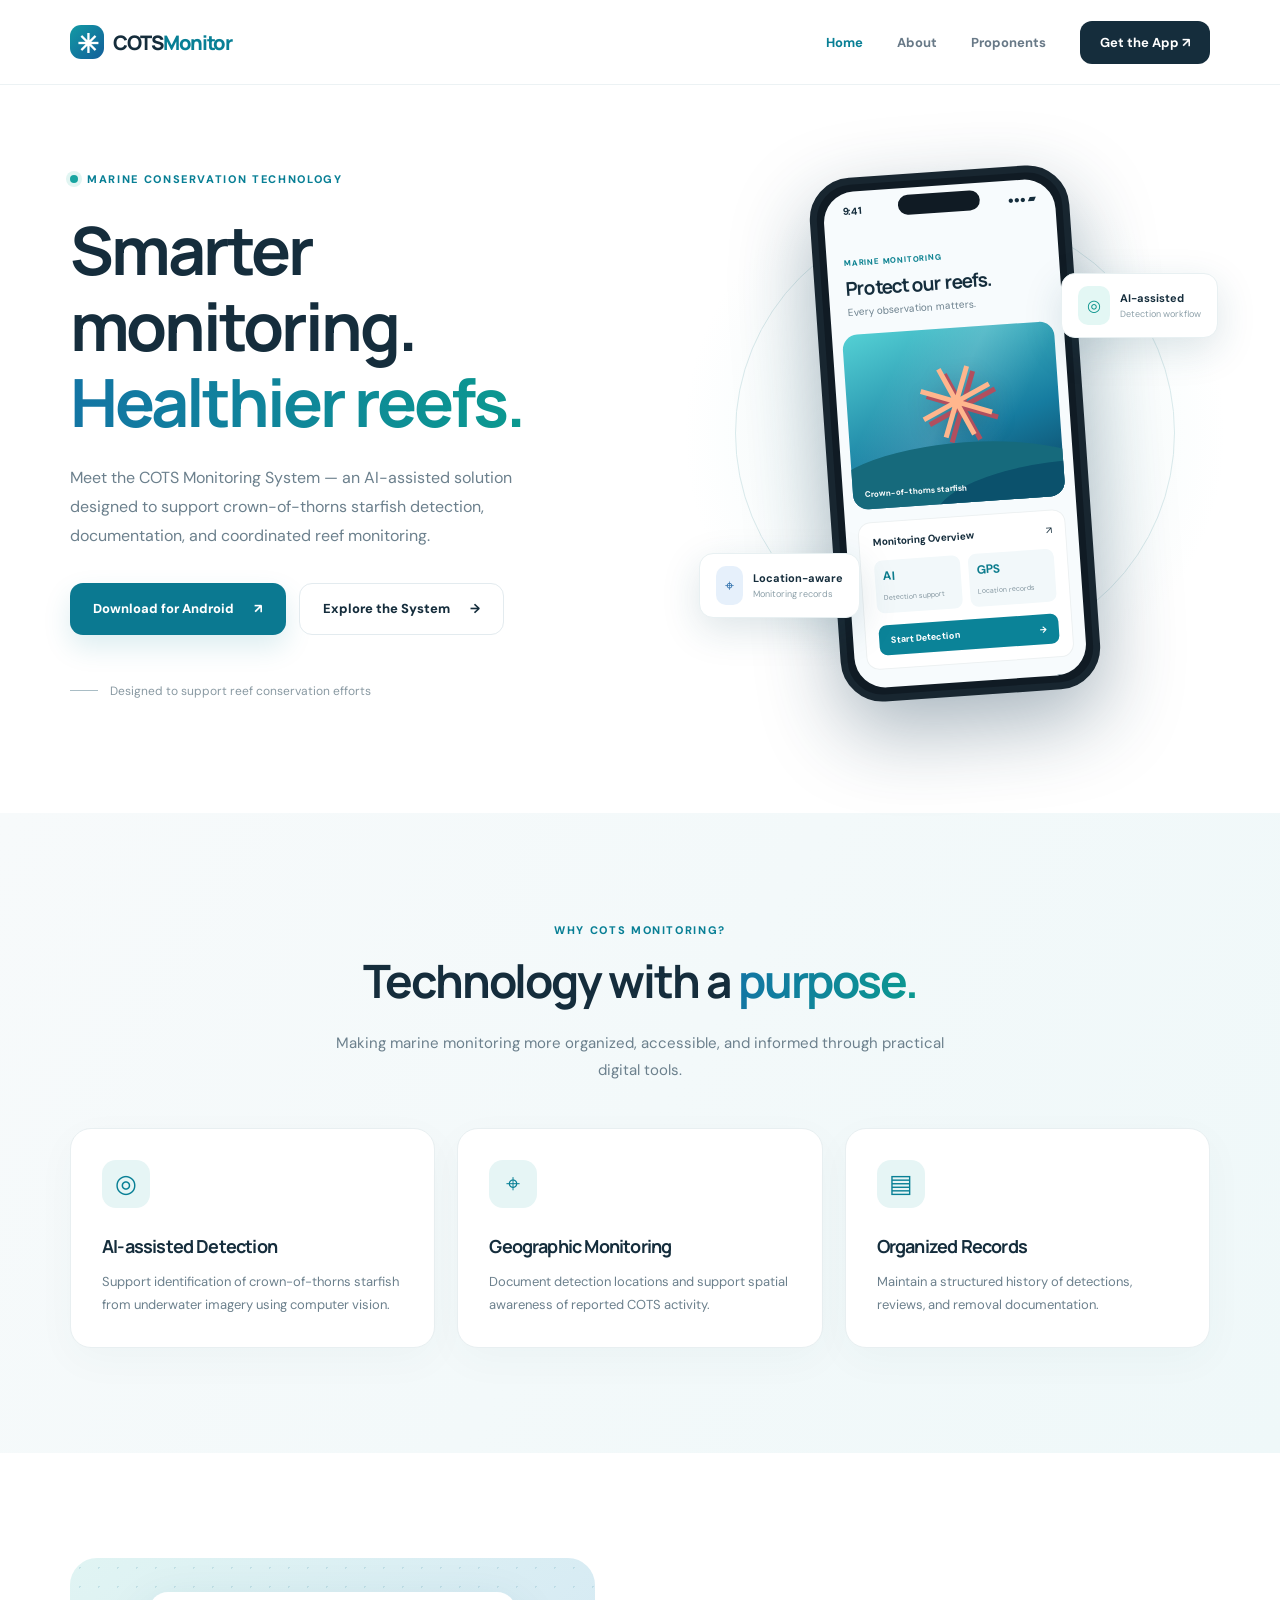
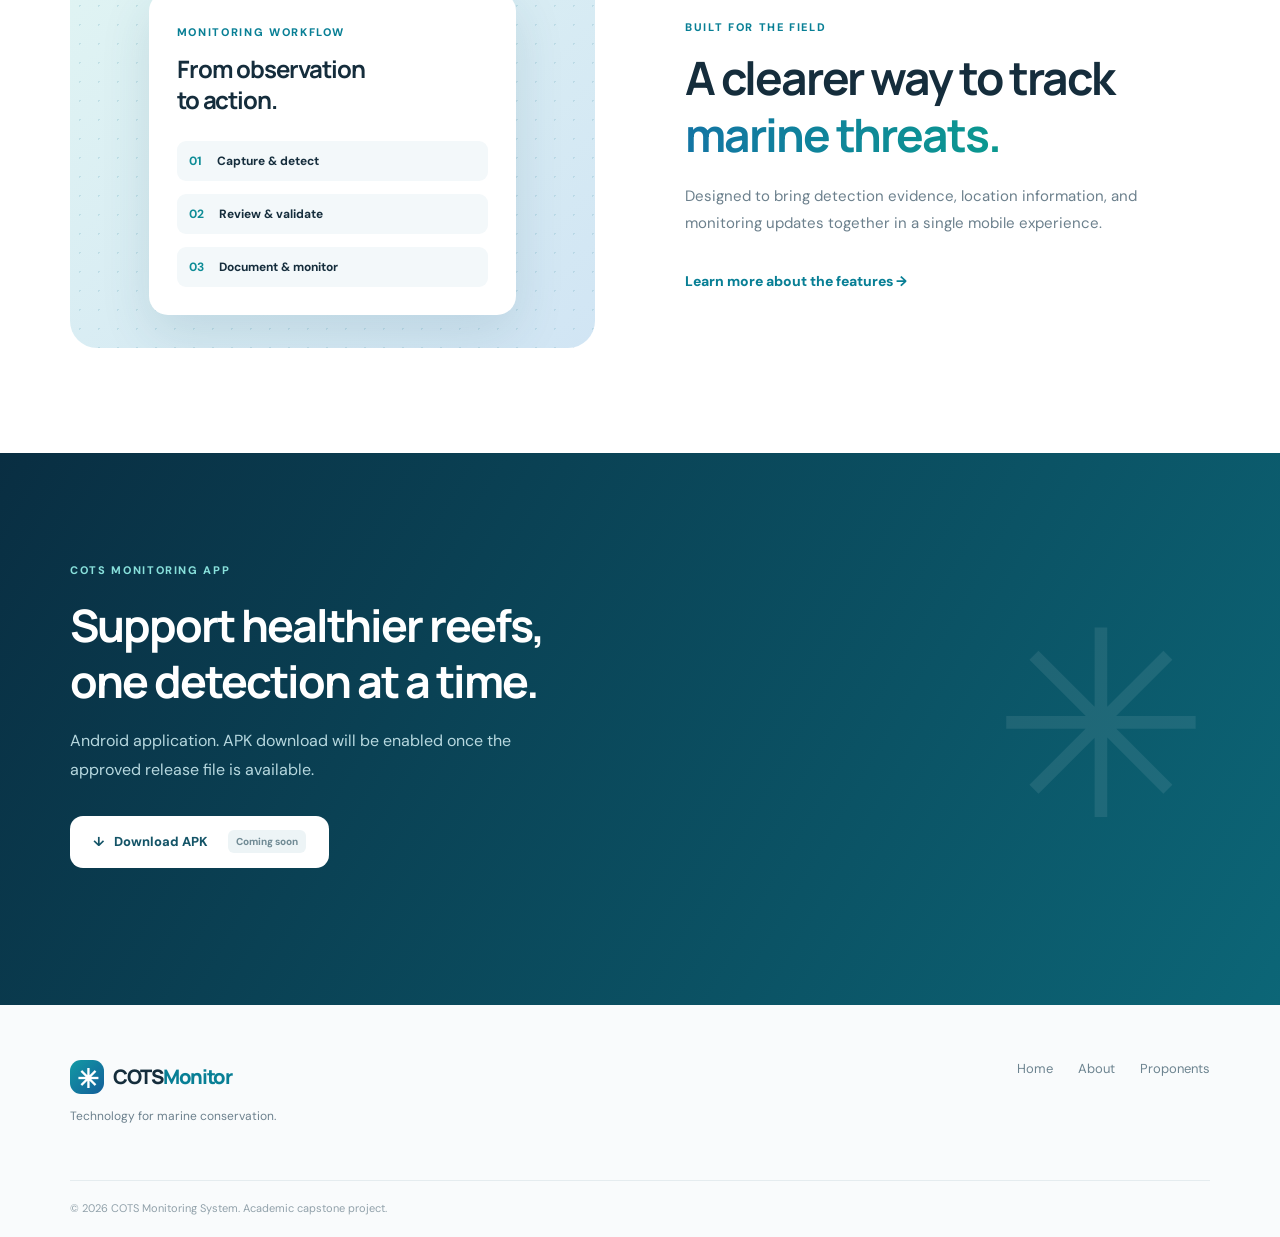
==== cots-website/index.html @ 66ff0993 "Add files via upload" ====
<!doctype html>
<html lang="en">
<head>
    <meta charset="UTF-8">
    <meta name="viewport" content="width=device-width, initial-scale=1">
    <meta name="theme-color" content="#f6f9fb">
    <meta
        name="description"
        content="COTS Monitoring System — AI-assisted crown-of-thorns starfish detection and monitoring."
    >

    <title>COTS Monitoring | Home</title>

    <link rel="stylesheet" href="style.css">
</head>
<body>
    <!-- Header and navigation -->
    <header class="site-header">
        <nav class="nav container" aria-label="Main navigation">
            <a class="brand" href="index.html">
                <span class="brand-icon">✳</span>
                COTS<span class="brand-light">Monitor</span>
            </a>

            <button
                class="menu-toggle"
                aria-label="Toggle menu"
                aria-expanded="false"
            >
                ☰
            </button>

            <div class="nav-links">
                <a class="active" href="index.html">Home</a>
                <a href="about.html">About</a>
                <a href="proponents.html">Proponents</a>
                <a class="nav-cta" href="index.html#download">
                    Get the App <span aria-hidden="true">↗</span>
                </a>
            </div>
        </nav>
    </header>

    <main>
        <!-- Hero section -->
        <section class="hero container">
            <div class="hero-copy">
                <span class="eyebrow">
                    <span class="status-dot"></span>
                    MARINE CONSERVATION TECHNOLOGY
                </span>

                <h1>
                    Smarter monitoring.<br>
                    <span class="gradient-text">Healthier reefs.</span>
                </h1>

                <p>
                    Meet the COTS Monitoring System — an AI-assisted solution
                    designed to support crown-of-thorns starfish detection,
                    documentation, and coordinated reef monitoring.
                </p>

                <div class="actions">
                    <a class="btn primary" href="#download">
                        Download for Android <span>↗</span>
                    </a>

                    <a class="btn secondary" href="about.html">
                        Explore the System <span>→</span>
                    </a>
                </div>

                <div class="hero-note">
                    <span class="line"></span>
                    Designed to support reef conservation efforts
                </div>
            </div>

            <!-- Mobile application preview -->
            <div
                class="hero-visual"
                aria-label="Illustration of the COTS mobile monitoring application"
            >
                <div class="orbit orbit-one"></div>
                <div class="orbit orbit-two"></div>

                <div class="phone">
                    <div class="phone-island"></div>

                    <div class="phone-screen">
                        <div class="phone-top">
                            <span>9:41</span>
                            <span>●●● ▰</span>
                        </div>

                        <div class="app-greeting">
                            <small>MARINE MONITORING</small>
                            <h3>Protect our reefs.</h3>
                            <p>Every observation matters.</p>
                        </div>

                        <div class="ocean-art">
                            <div class="sunbeam"></div>
                            <div class="starfish">✳</div>
                            <div class="wave wave1"></div>
                            <div class="wave wave2"></div>

                            <span class="image-caption">
                                Crown-of-thorns starfish
                            </span>
                        </div>

                        <div class="app-panel">
                            <div class="app-panel-head">
                                <strong>Monitoring Overview</strong>
                                <span>↗</span>
                            </div>

                            <div class="app-stats">
                                <div>
                                    <b>AI</b>
                                    <small>Detection support</small>
                                </div>

                                <div>
                                    <b>GPS</b>
                                    <small>Location records</small>
                                </div>
                            </div>

                            <div class="mini-action">
                                Start Detection <span>→</span>
                            </div>
                        </div>

                        <div class="app-tabbar">
                            <span>
                                ⌂
                                <small>Home</small>
                            </span>

                            <span>
                                ◎
                                <small>Detect</small>
                            </span>

                            <span>
                                ▤
                                <small>History</small>
                            </span>

                            <span>
                                ◯
                                <small>Profile</small>
                            </span>
                        </div>
                    </div>
                </div>

                <div class="floating-tag tag-top">
                    <span class="tag-icon">◎</span>

                    <span>
                        <strong>AI-assisted</strong>
                        <small>Detection workflow</small>
                    </span>
                </div>

                <div class="floating-tag tag-bottom">
                    <span class="tag-icon blue">⌖</span>

                    <span>
                        <strong>Location-aware</strong>
                        <small>Monitoring records</small>
                    </span>
                </div>
            </div>
        </section>

        <!-- Main features -->
        <section class="section soft">
            <div class="container">
                <div class="section-intro center">
                    <span class="eyebrow">WHY COTS MONITORING?</span>

                    <h2>
                        Technology with a
                        <span class="gradient-text">purpose.</span>
                    </h2>

                    <p>
                        Making marine monitoring more organized, accessible,
                        and informed through practical digital tools.
                    </p>
                </div>

                <div class="feature-grid">
                    <article class="feature-card">
                        <div class="feature-icon">◎</div>
                        <h3>AI-assisted Detection</h3>
                        <p>
                            Support identification of crown-of-thorns starfish
                            from underwater imagery using computer vision.
                        </p>
                    </article>

                    <article class="feature-card">
                        <div class="feature-icon">⌖</div>
                        <h3>Geographic Monitoring</h3>
                        <p>
                            Document detection locations and support spatial
                            awareness of reported COTS activity.
                        </p>
                    </article>

                    <article class="feature-card">
                        <div class="feature-icon">▤</div>
                        <h3>Organized Records</h3>
                        <p>
                            Maintain a structured history of detections,
                            reviews, and removal documentation.
                        </p>
                    </article>
                </div>
            </div>
        </section>

        <!-- Monitoring workflow -->
        <section class="section">
            <div class="container split">
                <div class="illustration-card">
                    <div class="map-pattern"></div>

                    <div class="insight-card">
                        <span class="eyebrow">MONITORING WORKFLOW</span>

                        <h3>
                            From observation<br>
                            to action.
                        </h3>

                        <div class="steps">
                            <div>
                                <span>01</span>
                                Capture & detect
                            </div>

                            <div>
                                <span>02</span>
                                Review & validate
                            </div>

                            <div>
                                <span>03</span>
                                Document & monitor
                            </div>
                        </div>
                    </div>
                </div>

                <div class="split-copy">
                    <span class="eyebrow">BUILT FOR THE FIELD</span>

                    <h2>
                        A clearer way to track
                        <span class="gradient-text">marine threats.</span>
                    </h2>

                    <p>
                        Designed to bring detection evidence, location
                        information, and monitoring updates together in a
                        single mobile experience.
                    </p>

                    <a class="text-link" href="about.html">
                        Learn more about the features <span>→</span>
                    </a>
                </div>
            </div>
        </section>

        <!-- App download section -->
        <section class="section download-section" id="download">
            <div class="container download-inner">
                <div>
                    <span class="eyebrow light-eyebrow">
                        COTS MONITORING APP
                    </span>

                    <h2>
                        Support healthier reefs,<br>
                        one detection at a time.
                    </h2>

                    <p>
                        Android application. APK download will be enabled
                        once the approved release file is available.
                    </p>

                    <a
                        class="btn download-btn"
                        id="apkDownload"
                        href="#download"
                        aria-disabled="true"
                    >
                        ↓ &nbsp; Download APK
                        <span>Coming soon</span>
                    </a>

                    <p
                        class="download-help"
                        id="downloadHelp"
                        role="status"
                    ></p>
                </div>

                <div class="download-symbol" aria-hidden="true">✳</div>
            </div>
        </section>
    </main>

    <!-- Footer -->
    <footer class="footer">
        <div class="container footer-inner">
            <div>
                <a class="brand" href="index.html">
                    <span class="brand-icon">✳</span>
                    COTS<span class="brand-light">Monitor</span>
                </a>

                <p>Technology for marine conservation.</p>
            </div>

            <div class="footer-links">
                <a href="index.html">Home</a>
                <a href="about.html">About</a>
                <a href="proponents.html">Proponents</a>
            </div>
        </div>

        <div class="container footer-bottom">
            © <span id="year"></span> COTS Monitoring System.
            Academic capstone project.
        </div>
    </footer>

    <script src="script.js"></script>
</body>
</html>
---- cots-website/style.css ----
@import url('https://fonts.googleapis.com/css2?family=DM+Sans:wght@400;500;600;700&family=Manrope:wght@400;500;600;700;800&display=swap');
:root {
    --ink:#152d3c;
    --muted:#6c808d;
    --teal:#087f95;
    --blue:#145ba1;
    --pale:#f4f9fb;
    --border:#e3ebef;
    --white:#fff
}

* {
    box-sizing:border-box
}

html {
    scroll-behavior:smooth
}

body {
    margin:0;
    background:white;
    color:var(--ink);
    font-family:'DM Sans',-apple-system,BlinkMacSystemFont,'Segoe UI',sans-serif;
    -webkit-font-smoothing:antialiased
}

a {
    color:inherit;
    text-decoration:none
}

button {
    font:inherit
}

h1,h2,h3,p {
    margin-top:0
}

h1,h2,h3 {
    font-family:Manrope,'Segoe UI',sans-serif;
    letter-spacing:-.045em
}

p {
    line-height:1.8;
    color:var(--muted)
}

.container {
    width:min(1140px,calc(100% - 56px));
    margin:auto
}

.site-header {
    background:rgba(255,255,255,.88);
    backdrop-filter:blur(20px);
    -webkit-backdrop-filter:blur(20px);
    position:sticky;
    top:0;
    z-index:50;
    border-bottom:1px solid rgba(226,235,239,.65)
}

.nav {
    height:84px;
    display:flex;
    align-items:center;
    justify-content:space-between
}

.brand {
    display:inline-flex;
    align-items:center;
    font-family:Manrope,sans-serif;
    font-weight:800;
    font-size:20px;
    letter-spacing:-.065em
}

.brand-icon {
    width:34px;
    height:34px;
    background:linear-gradient(135deg,#129aa4,#135e9a);
    border-radius:11px;
    display:grid;
    place-items:center;
    color:white;
    font-size:26px;
    margin-right:9px
}

.brand-light {
    color:var(--teal)
}

.nav-links {
    display:flex;
    align-items:center;
    gap:34px;
    font-size:13px;
    font-weight:700;
    color:#687987
}

.nav-links a:not(.nav-cta):hover,.nav-links .active {
    color:var(--teal)
}

.nav-cta {
    background:var(--ink);
    color:white;
    padding:13px 20px;
    border-radius:12px
}

.nav-cta:hover,.primary:hover {
    background:#16617d
}

.menu-toggle {
    display:none;
    background:none;
    border:0;
    font-size:26px;
    color:var(--ink);
    cursor:pointer
}

.hero {
    min-height:680px;
    display:grid;
    grid-template-columns:1.07fr .93fr;
    align-items:center;
    gap:42px;
    padding-top:58px;
    padding-bottom:90px
}

.eyebrow {
    display:inline-flex;
    align-items:center;
    gap:9px;
    font-size:11px;
    font-weight:800;
    letter-spacing:.15em;
    color:var(--teal)
}

.status-dot {
    height:8px;
    width:8px;
    background:#17a4a0;
    border-radius:50%;
    box-shadow:0 0 0 4px #e1f5f2
}

.hero h1 {
    font-size:clamp(42px,5.2vw,70px);
    line-height:1.14;
    margin:24px 0
}

.gradient-text {
    color:var(--teal);
    background:linear-gradient(100deg,#1374a4,#0b998f);
    background-clip:text;
    -webkit-background-clip:text;
    -webkit-text-fill-color:transparent
}

.hero-copy>p {
    font-size:16px;
    max-width:490px
}

.actions {
    display:flex;
    gap:13px;
    flex-wrap:wrap;
    margin:32px 0
}

.btn {
    min-height:52px;
    display:inline-flex;
    justify-content:center;
    align-items:center;
    gap:20px;
    border-radius:13px;
    padding:14px 23px;
    font-size:13px;
    font-weight:800;
    transition:.2s
}

.btn:hover {
    transform:translateY(-2px)
}

.primary {
    background:#0b7991;
    color:white;
    box-shadow:0 12px 28px #087f9524
}

.secondary {
    border:1px solid var(--border);
    background:white
}

.hero-note {
    display:flex;
    align-items:center;
    gap:12px;
    font-size:12px;
    color:#8999a2;
    margin-top:48px
}

.line {
    width:28px;
    height:1px;
    background:#a9bdc5
}

.hero-visual {
    height:580px;
    position:relative;
    display:flex;
    align-items:center;
    justify-content:center
}

.orbit {
    position:absolute;
    border-radius:50%;
    background:radial-gradient(circle,#bce5e74a,transparent 65%)
}

.orbit-one {
    width:590px;
    height:590px
}

.orbit-two {
    width:440px;
    height:440px;
    border:1px solid #d9eaec;
    background:none
}

.phone {
    width:260px;
    height:525px;
    background:#101b24;
    border:7px solid #182630;
    border-radius:42px;
    box-shadow:0 30px 80px #173b5260;
    position:relative;
    padding:7px;
    transform:rotate(-4deg);
    z-index:2
}

.phone-island {
    position:absolute;
    top:14px;
    left:50%;
    transform:translateX(-50%);
    width:82px;
    height:20px;
    background:#101b24;
    border-radius:14px;
    z-index:4
}

.phone-screen {
    background:#f7fbfd;
    height:100%;
    border-radius:31px;
    overflow:hidden;
    position:relative
}

.phone-top {
    display:flex;
    justify-content:space-between;
    padding:13px 19px 9px;
    font-size:10px;
    font-weight:800
}

.app-greeting {
    padding:23px 17px 13px
}

.app-greeting small {
    font-size:8px;
    font-weight:800;
    color:#0c8291;
    letter-spacing:.1em
}

.app-greeting h3 {
    font-size:19px;
    margin:5px 0 2px
}

.app-greeting p {
    font-size:10px;
    margin:0
}

.ocean-art {
    height:175px;
    overflow:hidden;
    position:relative;
    background:linear-gradient(160deg,#54d0d4,#167ca0 60%,#0b405e);
    margin:0 10px;
    border-radius:15px
}

.sunbeam {
    position:absolute;
    width:130px;
    height:220px;
    top:-40px;
    left:40px;
    transform:rotate(30deg);
    background:linear-gradient(90deg,transparent,#ffffff28,transparent)
}

.starfish {
    font-size:102px;
    position:absolute;
    top:10px;
    left:68px;
    color:#ffb68d;
    text-shadow:3px 7px 0 #b14f5e,0 10px 20px #062b4766;
    transform:rotate(-25deg)
}

.wave {
    position:absolute;
    bottom:-40px;
    width:290px;
    height:100px;
    border-radius:50%;
    background:#166a7c
}

.wave1 {
    left:-30px
}

.wave2 {
    left:80px;
    bottom:-65px;
    background:#0b516c
}

.image-caption {
    position:absolute;
    bottom:10px;
    left:12px;
    color:white;
    font-size:8px;
    font-weight:700
}

.app-panel {
    margin:13px 12px;
    background:white;
    border:1px solid #edf1f2;
    border-radius:13px;
    padding:13px
}

.app-panel-head {
    display:flex;
    justify-content:space-between;
    font-size:10px
}

.app-stats {
    display:flex;
    gap:8px;
    margin:12px 0
}

.app-stats>div {
    background:#f2f8fa;
    border-radius:8px;
    padding:8px;
    flex:1
}

.app-stats b {
    display:block;
    color:#0c7c8d;
    font-size:12px
}

.app-stats small {
    font-size:7px;
    color:#81949e
}

.mini-action {
    display:flex;
    justify-content:space-between;
    background:#0b8398;
    color:white;
    border-radius:8px;
    padding:9px 12px;
    font-size:9px;
    font-weight:800
}

.app-tabbar {
    display:flex;
    justify-content:space-around;
    margin-top:12px;
    color:#7e959e;
    font-size:17px
}

.app-tabbar span {
    display:flex;
    align-items:center;
    flex-direction:column
}

.app-tabbar small {
    font-size:7px
}

.floating-tag {
    position:absolute;
    display:flex;
    align-items:center;
    gap:10px;
    background:white;
    box-shadow:0 12px 38px #1c536526;
    border:1px solid #e8f0f2;
    border-radius:14px;
    padding:12px 16px;
    z-index:3
}

.floating-tag strong,.floating-tag small {
    display:block
}

.floating-tag strong {
    font-size:11px
}

.floating-tag small {
    font-size:9px;
    color:#8da0a9;
    margin-top:3px
}

.tag-icon {
    background:#e3f7f4;
    color:#0d958e;
    padding:9px;
    border-radius:10px
}

.tag-icon.blue {
    background:#e6f0fb;
    color:#2569a8
}

.tag-top {
    top:130px;
    right:-8px
}

.tag-bottom {
    bottom:105px;
    left:0
}

.section {
    padding:105px 0
}

.soft {
    background:linear-gradient(120deg,#f7fafb,#eff8f9)
}

.section-intro {
    max-width:640px;
    margin-bottom:44px
}

.center {
    text-align:center;
    margin-left:auto;
    margin-right:auto
}

.section-intro h2,.split h2 {
    font-size:clamp(32px,3.6vw,46px);
    line-height:1.23;
    margin:14px 0 20px
}

.section-intro p {
    font-size:15px
}

.feature-grid {
    display:grid;
    grid-template-columns:repeat(3,1fr);
    gap:22px
}

.feature-card {
    background:white;
    padding:31px;
    border-radius:21px;
    border:1px solid #e8eff1;
    box-shadow:0 12px 40px #24475809;
    transition:transform .2s
}

.feature-card:hover {
    transform:translateY(-5px)
}

.feature-icon {
    display:grid;
    place-items:center;
    width:48px;
    height:48px;
    border-radius:14px;
    background:#e6f5f5;
    color:#087f95;
    font-size:25px;
    margin-bottom:26px
}

.feature-card h3 {
    font-size:18px;
    margin-bottom:12px
}

.feature-card p {
    font-size:13px;
    margin:0
}

.split {
    display:grid;
    grid-template-columns:1fr 1fr;
    gap:90px;
    align-items:center
}

.illustration-card {
    min-height:390px;
    border-radius:27px;
    background:linear-gradient(140deg,#e0f4f3,#d1e5f4);
    position:relative;
    overflow:hidden;
    display:grid;
    place-items:center
}

.map-pattern {
    position:absolute;
    inset:0;
    background-image:radial-gradient(#7cb4c54a 1px,transparent 1px);
    background-size:19px 19px
}

.insight-card {
    background:white;
    border-radius:19px;
    padding:28px;
    position:relative;
    width:70%;
    box-shadow:0 18px 50px #26586b23
}

.insight-card h3 {
    font-size:24px;
    line-height:1.3;
    margin:12px 0 25px
}

.steps {
    display:grid;
    gap:13px;
    font-size:12px;
    font-weight:700
}

.steps div {
    padding:12px;
    border-radius:9px;
    background:#f3f8fa
}

.steps span {
    color:#0d8c96;
    margin-right:12px
}

.split-copy p {
    font-size:15px
}

.text-link {
    display:inline-block;
    color:var(--teal);
    font-size:14px;
    font-weight:800;
    margin-top:20px
}

.download-section {
    background:linear-gradient(120deg,#092e42,#0c6677);
    color:white;
    overflow:hidden
}

.download-inner {
    display:flex;
    justify-content:space-between;
    align-items:center;
    gap:30px
}

.download-inner h2 {
    font-size:clamp(30px,3.5vw,45px);
    line-height:1.25;
    margin:18px 0
}

.download-inner p {
    color:#b7d8df;
    max-width:510px
}

.light-eyebrow {
    color:#88e0db
}

.download-btn {
    background:white;
    color:#145467;
    margin-top:15px
}

.download-btn span {
    font-size:10px;
    color:#718b95;
    background:#edf4f6;
    padding:5px 8px;
    border-radius:6px
}

.download-help {
    font-size:12px;
    min-height:20px
}

.download-symbol {
    font-size:260px;
    color:#ffffff15;
    line-height:1
}

.footer {
    background:#f9fbfc;
    padding:55px 0 22px
}

.footer-inner {
    display:flex;
    justify-content:space-between;
    align-items:flex-start
}

.footer-inner p {
    font-size:12px;
    margin:12px 0
}

.footer-links {
    display:flex;
    gap:25px;
    font-size:13px;
    color:#6d8490
}

.footer-links a:hover {
    color:var(--teal)
}

.footer-bottom {
    border-top:1px solid #e5ecef;
    margin-top:40px;
    padding-top:20px;
    font-size:11px;
    color:#91a1aa
}

.page-hero {
    padding-top:110px;
    padding-bottom:110px;
    text-align:center;
    max-width:850px
}

.page-hero h1 {
    font-size:clamp(39px,5vw,64px);
    line-height:1.2;
    margin:18px 0 24px
}

.page-hero p {
    max-width:660px;
    margin:auto
}

.about-banner {
    display:flex;
    align-items:center;
    gap:32px;
    background:white;
    padding:35px;
    border-radius:22px;
    border:1px solid var(--border)
}

.reef-mark {
    min-width:120px;
    height:120px;
    display:grid;
    place-items:center;
    border-radius:23px;
    background:linear-gradient(135deg,#def5f0,#e0edf9);
    color:#0b8a96;
    font-size:86px
}

.about-banner h3 {
    font-size:23px
}

.about-banner p {
    margin:0
}

.workflow {
    display:grid;
    grid-template-columns:repeat(4,1fr);
    gap:18px
}

.workflow>div {
    background:white;
    border:1px solid #e4edf0;
    padding:26px;
    border-radius:17px
}

.workflow b {
    color:var(--teal);
    font-size:26px
}

.workflow h3 {
    font-size:18px;
    margin:19px 0 8px
}

.workflow p {
    font-size:13px;
    margin:0
}

.team-grid {
    display:grid;
    grid-template-columns:repeat(3,1fr);
    gap:22px
}

.team-card {
    text-align:center;
    padding:35px 20px;
    background:white;
    border:1px solid var(--border);
    border-radius:20px
}

.avatar {
    width:120px;
    height:120px;
    border-radius:50%;
    background:linear-gradient(135deg,#d9f3ef,#c8e1f3);
    color:#24829b;
    display:grid;
    place-items:center;
    margin:0 auto 23px;
    font-family:Manrope;
    font-size:30px;
    font-weight:800
}

.team-card h3 {
    font-size:17px;
    margin:0 0 7px
}

.team-card p {
    font-size:12px;
    margin:0
}

.placeholder-note {
    text-align:center;
    font-size:12px;
    margin-top:30px
}

@media(max-width:900px) {
    .hero {
        grid-template-columns:1fr;
        text-align:center;
        padding-top:70px;
        gap:5px
    }
    .hero-copy>p {
        margin:auto
    }
    .actions,.hero-note {
        justify-content:center
    }
    .hero-visual {
        height:560px
    }
    .split {
        gap:35px
    }
    .feature-grid {
        grid-template-columns:repeat(2,1fr)
    }
    .workflow {
        grid-template-columns:repeat(2,1fr)
    }
}

@media(max-width:650px) {
    .container {
        width:min(100% - 36px,1140px)
    }
    .nav {
        height:68px
    }
    .brand {
        font-size:18px
    }
    .menu-toggle {
        display:block
    }
    .nav-links {
        display:none;
        position:absolute;
        top:68px;
        left:0;
        right:0;
        background:white;
        padding:20px 18px 26px;
        box-shadow:0 14px 24px #173c4c18;
        flex-direction:column;
        align-items:stretch;
        gap:18px
    }
    .nav-links.open {
        display:flex
    }
    .nav-cta {
        text-align:center
    }
    .hero {
        padding-top:55px;
        padding-bottom:65px
    }
    .hero h1 {
        font-size:43px
    }
    .hero-copy>p {
        font-size:14px
    }
    .actions {
        flex-direction:column
    }
    .actions .btn {
        width:100%
    }
    .hero-note {
        margin-top:30px
    }
    .hero-visual {
        height:510px
    }
    .phone {
        transform:scale(.84) rotate(-4deg)
    }
    .orbit-one {
        width:370px;
        height:370px
    }
    .orbit-two {
        width:300px;
        height:300px
    }
    .tag-top {
        right:-8px;
        top:115px
    }
    .tag-bottom {
        left:-5px;
        bottom:85px
    }
    .floating-tag {
        padding:9px
    }
    .section {
        padding:70px 0
    }
    .feature-grid,.split,.team-grid {
        grid-template-columns:1fr
    }
    .split {
        gap:35px
    }
    .illustration-card {
        min-height:350px
    }
    .insight-card {
        width:80%
    }
    .download-symbol {
        display:none
    }
    .download-inner h2 {
        font-size:32px
    }
    .footer-inner {
        flex-direction:column;
        gap:22px
    }
    .footer-links {
        flex-wrap:wrap
    }
    .page-hero {
        padding:75px 0
    }
    .about-banner {
        flex-direction:column;
        align-items:flex-start
    }
    .workflow {
        grid-template-columns:1fr
    }
    .section-intro h2 {
        font-size:32px
    }
}

@media(prefers-reduced-motion:reduce) {
    *,*:before,*:after {
        scroll-behavior:auto!important;
        transition:none!important
    }
}

/* Proponent portraits */
.team-card {
    padding:18px 18px 28px;
    overflow:hidden;
    box-shadow:0 15px 35px rgba(22,70,88,.06);
    transition:transform .2s,box-shadow .2s
}

.team-card:hover {
    transform:translateY(-4px);
    box-shadow:0 20px 42px rgba(22,70,88,.10)
}

.team-photo-frame {
    width:100%;
    aspect-ratio:4/4.2;
    overflow:hidden;
    border-radius:15px;
    background:#edf3f6;
    margin-bottom:25px
}

.team-photo-frame img {
    width:100%;
    height:100%;
    display:block;
    object-fit:cover;
    object-position:center 28%
}

.team-card h3 {
    font-size:19px;
    letter-spacing:-.03em;
    margin-bottom:8px
}

.team-card p {
    font-size:14px;
    color:var(--teal);
    font-weight:600;
    line-height:1.5
}

@media(max-width:650px) {
    .team-grid {
        max-width:430px;
        margin-inline:auto
    }
}
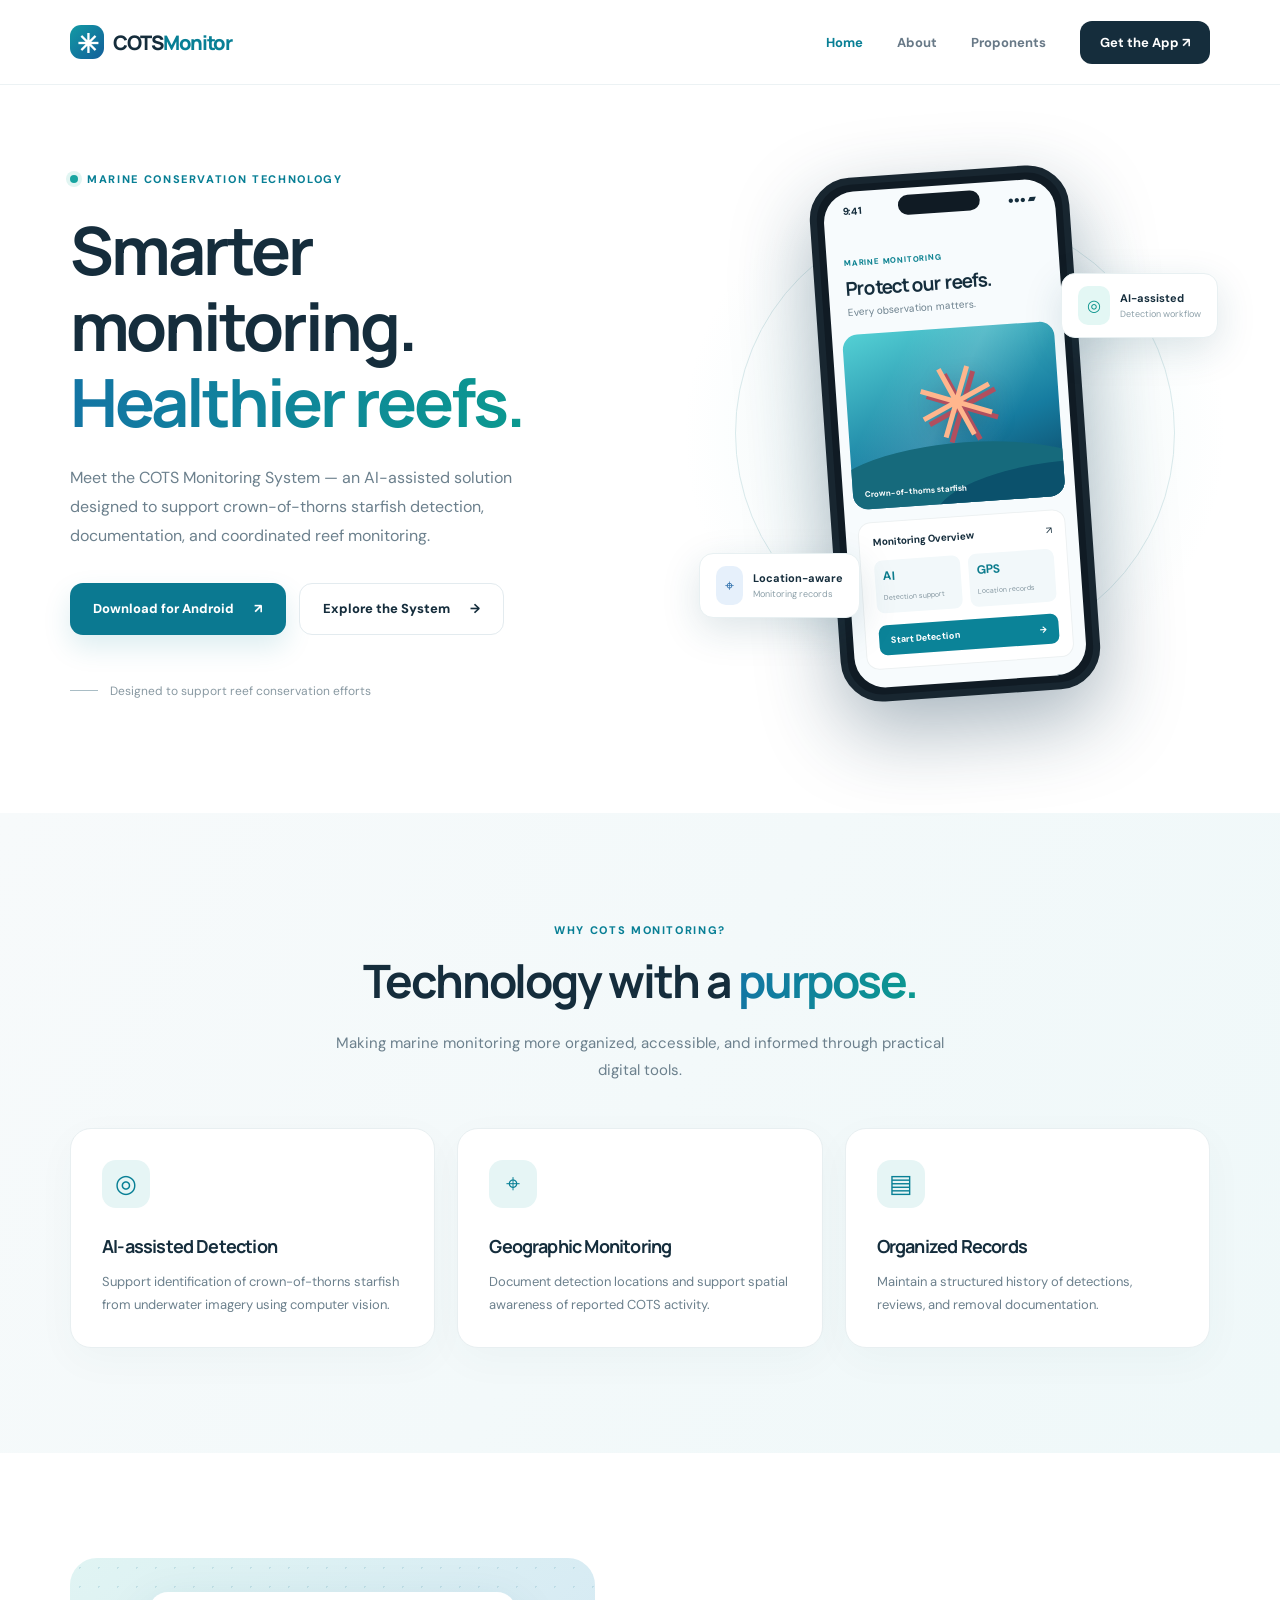
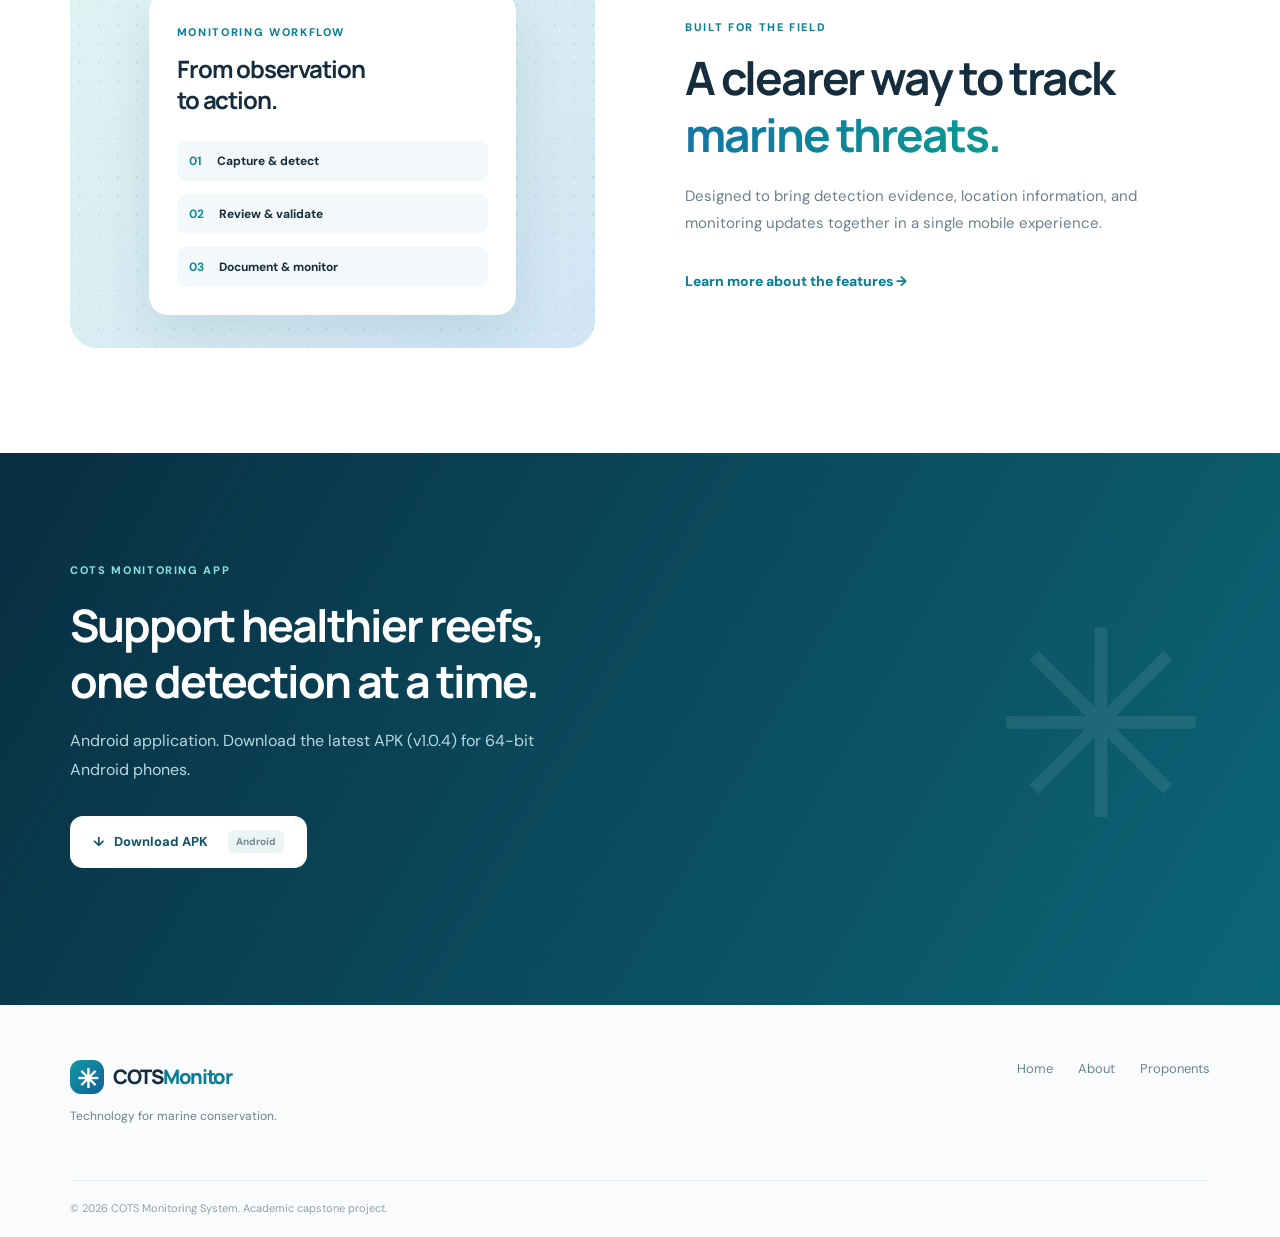
==== commit 45222370: "Update index.html" ====
--- a/cots-website/index.html
+++ b/cots-website/index.html
@@ -295,8 +295,8 @@
                     </h2>
 
                     <p>
-                        Android application. APK download will be enabled
-                        once the approved release file is available.
+                        Android application. Download the latest APK (v1.0.4)
+                        for 64-bit Android phones.
                     </p>
 
                     <a
